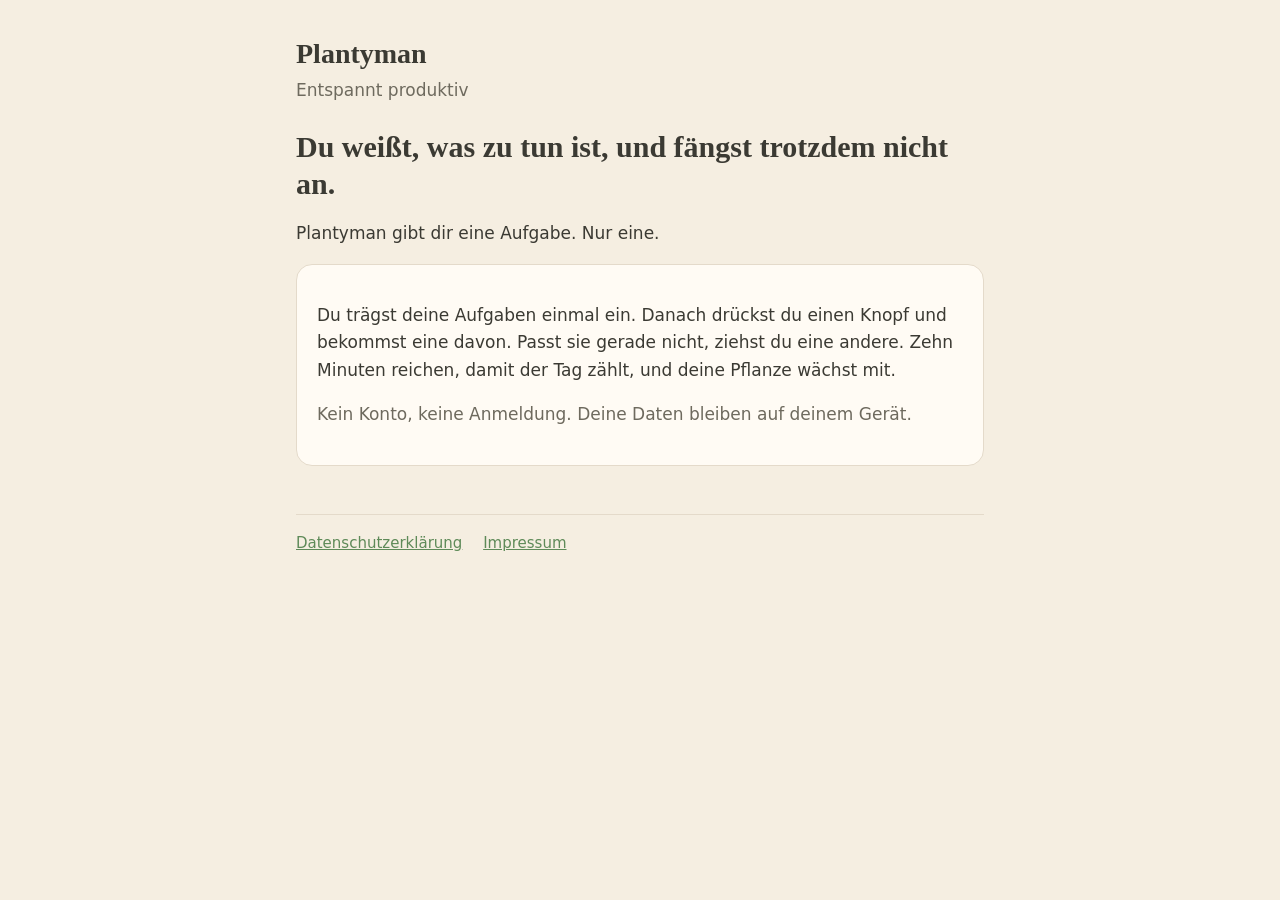
==== index.html @ 624cca38 "Startseite, Datenschutzerklärung und Impressum Co-Authored-By: Claude Opus 5.5 <noreply@anthropic.co" ====
<!doctype html>
<html lang="de">
<head>
<meta charset="utf-8">
<meta name="viewport" content="width=device-width,initial-scale=1">
<title>Plantyman</title>
<meta name="description" content="Plantyman gibt dir eine Aufgabe. Nur eine.">
<link rel="stylesheet" href="style.css">
</head>
<body>
<main>
  <header>
    <a class="brand" href="./">Plantyman</a>
    <p class="claim">Entspannt produktiv</p>
  </header>

  <h1>Du weißt, was zu tun ist, und fängst trotzdem nicht an.</h1>
  <p>Plantyman gibt dir eine Aufgabe. Nur eine.</p>

  <div class="card">
    <p>Du trägst deine Aufgaben einmal ein. Danach drückst du einen Knopf und bekommst eine davon. Passt sie gerade nicht, ziehst du eine andere. Zehn Minuten reichen, damit der Tag zählt, und deine Pflanze wächst mit.</p>
    <p class="muted">Kein Konto, keine Anmeldung. Deine Daten bleiben auf deinem Gerät.</p>
  </div>

  <footer>
    <a href="datenschutz.html">Datenschutzerklärung</a>
    <a href="impressum.html">Impressum</a>
  </footer>
</main>
</body>
</html>
---- style.css ----
:root {
  --bg: #F5EEE1;
  --card: #FFFBF4;
  --text: #3B3A33;
  --muted: #6E6A5E;
  --accent: #5E8A58;
  --line: #E4DACA;
}
@media (prefers-color-scheme: dark) {
  :root {
    --bg: #1F2420;
    --card: #282E29;
    --text: #ECE6D9;
    --muted: #B3AC9C;
    --accent: #9BBF96;
    --line: #3A423B;
  }
}
* { box-sizing: border-box; }
html { -webkit-text-size-adjust: 100%; }
body {
  margin: 0;
  background: var(--bg);
  color: var(--text);
  font: 17px/1.6 system-ui, -apple-system, "Segoe UI", Roboto, sans-serif;
}
main {
  max-width: 720px;
  margin: 0 auto;
  padding: 32px 16px 56px;
}
header { margin-bottom: 24px; }
.brand {
  font-family: Georgia, "Times New Roman", serif;
  font-size: 28px;
  font-weight: 700;
  color: var(--text);
  text-decoration: none;
}
.claim { margin: 0; color: var(--muted); }
h1 { font-family: Georgia, "Times New Roman", serif; font-size: 30px; line-height: 1.25; margin: 0 0 8px; }
h2 { font-size: 19px; margin: 32px 0 8px; }
p, li { overflow-wrap: anywhere; }
a { color: var(--accent); }
.card {
  background: var(--card);
  border: 1px solid var(--line);
  border-radius: 16px;
  padding: 20px;
  margin: 16px 0;
}
.muted { color: var(--muted); }
footer {
  margin-top: 48px;
  padding-top: 16px;
  border-top: 1px solid var(--line);
  color: var(--muted);
  font-size: 15px;
}
footer a { margin-right: 16px; }
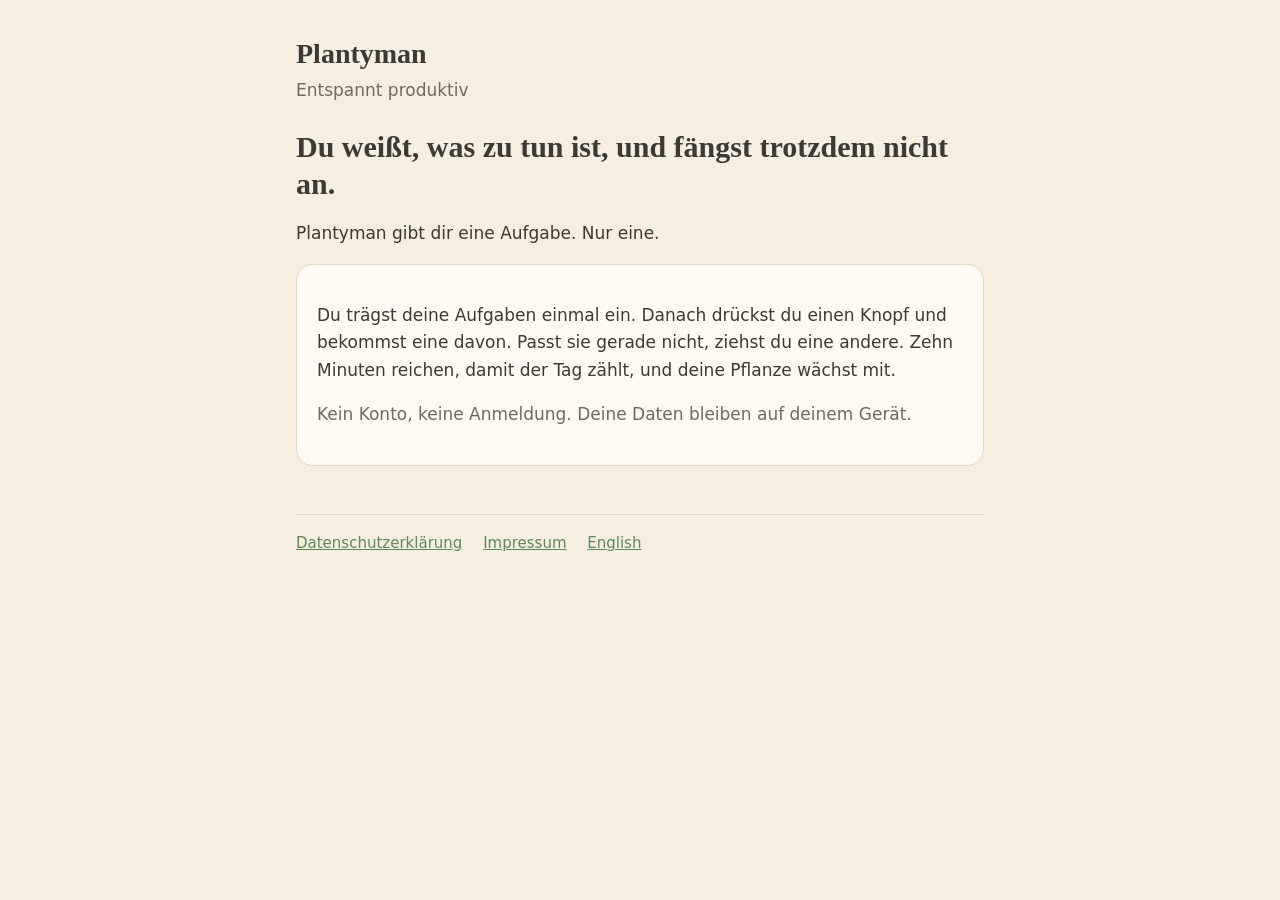
==== commit b3b5856e: "Englische Fassung: Startseite, Datenschutzerklärung und Impressum unter /en, Sprachlinks Co-Authored" ====
--- a/index.html
+++ b/index.html
@@ -6,6 +6,7 @@
 <title>Plantyman</title>
 <meta name="description" content="Plantyman gibt dir eine Aufgabe. Nur eine.">
 <link rel="stylesheet" href="style.css">
+<link rel="alternate" hreflang="en" href="en/">
 </head>
 <body>
 <main>
@@ -25,6 +26,7 @@
   <footer>
     <a href="datenschutz.html">Datenschutzerklärung</a>
     <a href="impressum.html">Impressum</a>
+    <a href="en/" hreflang="en" lang="en">English</a>
   </footer>
 </main>
 </body>
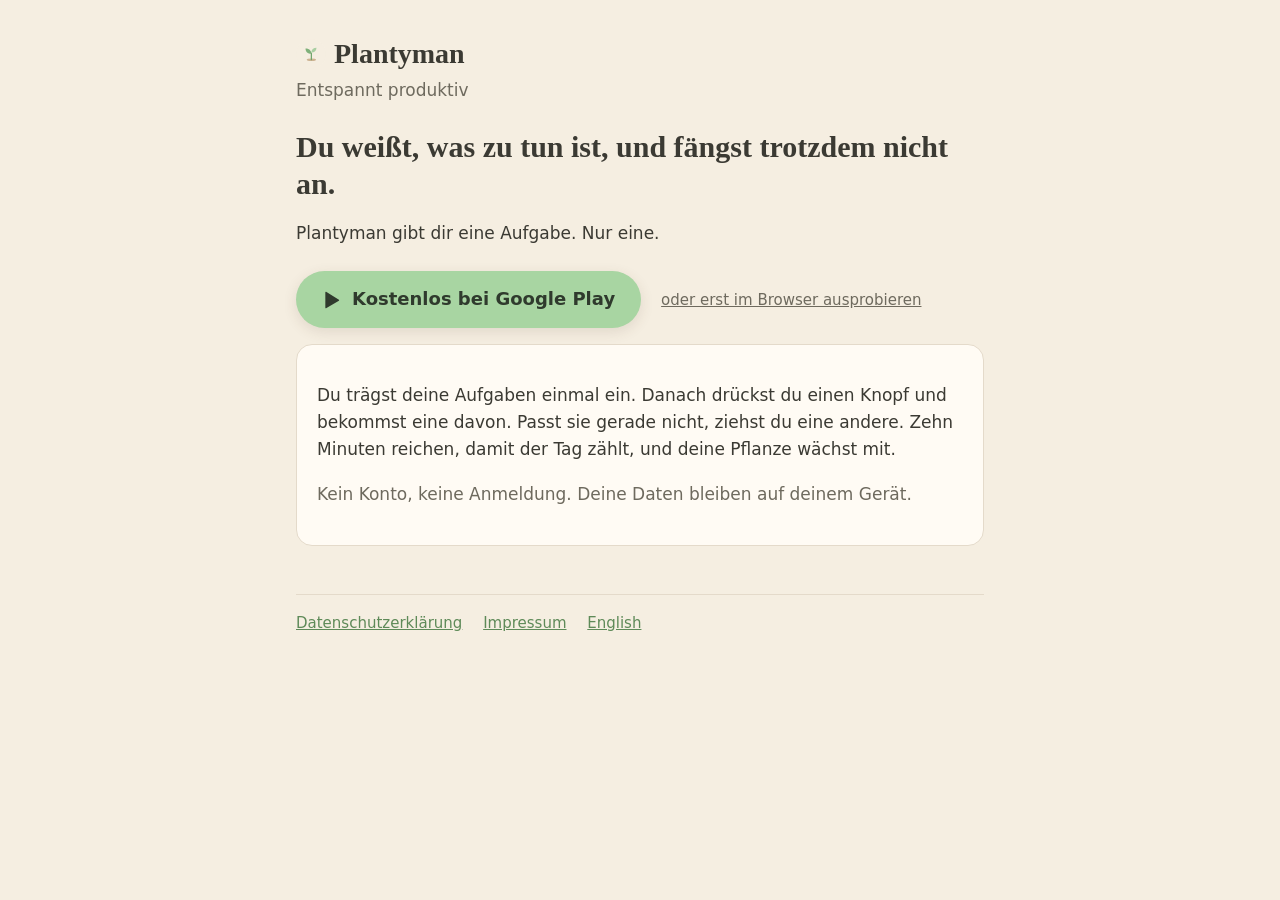
==== commit 622ea163: "Startseite: Google-Play-Knopf, Link zur Web-Version, Icon Co-Authored-By: Claude Opus 5.5 <noreply@a" ====
--- a/index.html
+++ b/index.html
@@ -7,16 +7,25 @@
 <meta name="description" content="Plantyman gibt dir eine Aufgabe. Nur eine.">
 <link rel="stylesheet" href="style.css">
 <link rel="alternate" hreflang="en" href="en/">
+<link rel="icon" href="icon.svg" type="image/svg+xml">
 </head>
 <body>
 <main>
   <header>
-    <a class="brand" href="./">Plantyman</a>
+    <a class="brand" href="./"><img src="icon.svg" alt="">Plantyman</a>
     <p class="claim">Entspannt produktiv</p>
   </header>
 
   <h1>Du weißt, was zu tun ist, und fängst trotzdem nicht an.</h1>
   <p>Plantyman gibt dir eine Aufgabe. Nur eine.</p>
+
+  <div class="cta">
+    <a class="store" href="https://play.google.com/store/apps/details?id=de.plantyman.app&amp;referrer=utm_source%3Dwebsite">
+      <svg viewBox="0 0 24 24" aria-hidden="true"><path fill="currentColor" d="M4 2.8v18.4c0 .5.5.8.9.6l15.4-8.9c.4-.3.4-.9 0-1.2L4.9 2.2c-.4-.2-.9.1-.9.6z"/></svg>
+      Kostenlos bei Google Play
+    </a>
+    <a class="alt" href="app/">oder erst im Browser ausprobieren</a>
+  </div>
 
   <div class="card">
     <p>Du trägst deine Aufgaben einmal ein. Danach drückst du einen Knopf und bekommst eine davon. Passt sie gerade nicht, ziehst du eine andere. Zehn Minuten reichen, damit der Tag zählt, und deine Pflanze wächst mit.</p>
--- a/style.css
+++ b/style.css
@@ -58,3 +58,14 @@
   font-size: 15px;
 }
 footer a { margin-right: 16px; }
+.cta { margin: 24px 0 8px; display: flex; flex-wrap: wrap; align-items: center; gap: 12px 20px; }
+.store {
+  display: inline-flex; align-items: center; gap: 10px;
+  background: #A8D5A2; color: #2F3A2D; text-decoration: none;
+  font-weight: 700; font-size: 18px; padding: 14px 26px; border-radius: 999px;
+  box-shadow: 0 4px 14px rgba(80, 60, 40, .12);
+}
+.store:hover { background: #9CCB95; }
+.store svg { width: 20px; height: 20px; }
+.cta .alt { color: var(--muted); font-size: 15px; }
+.brand img { width: 30px; height: 30px; border-radius: 50%; vertical-align: -6px; margin-right: 8px; }
